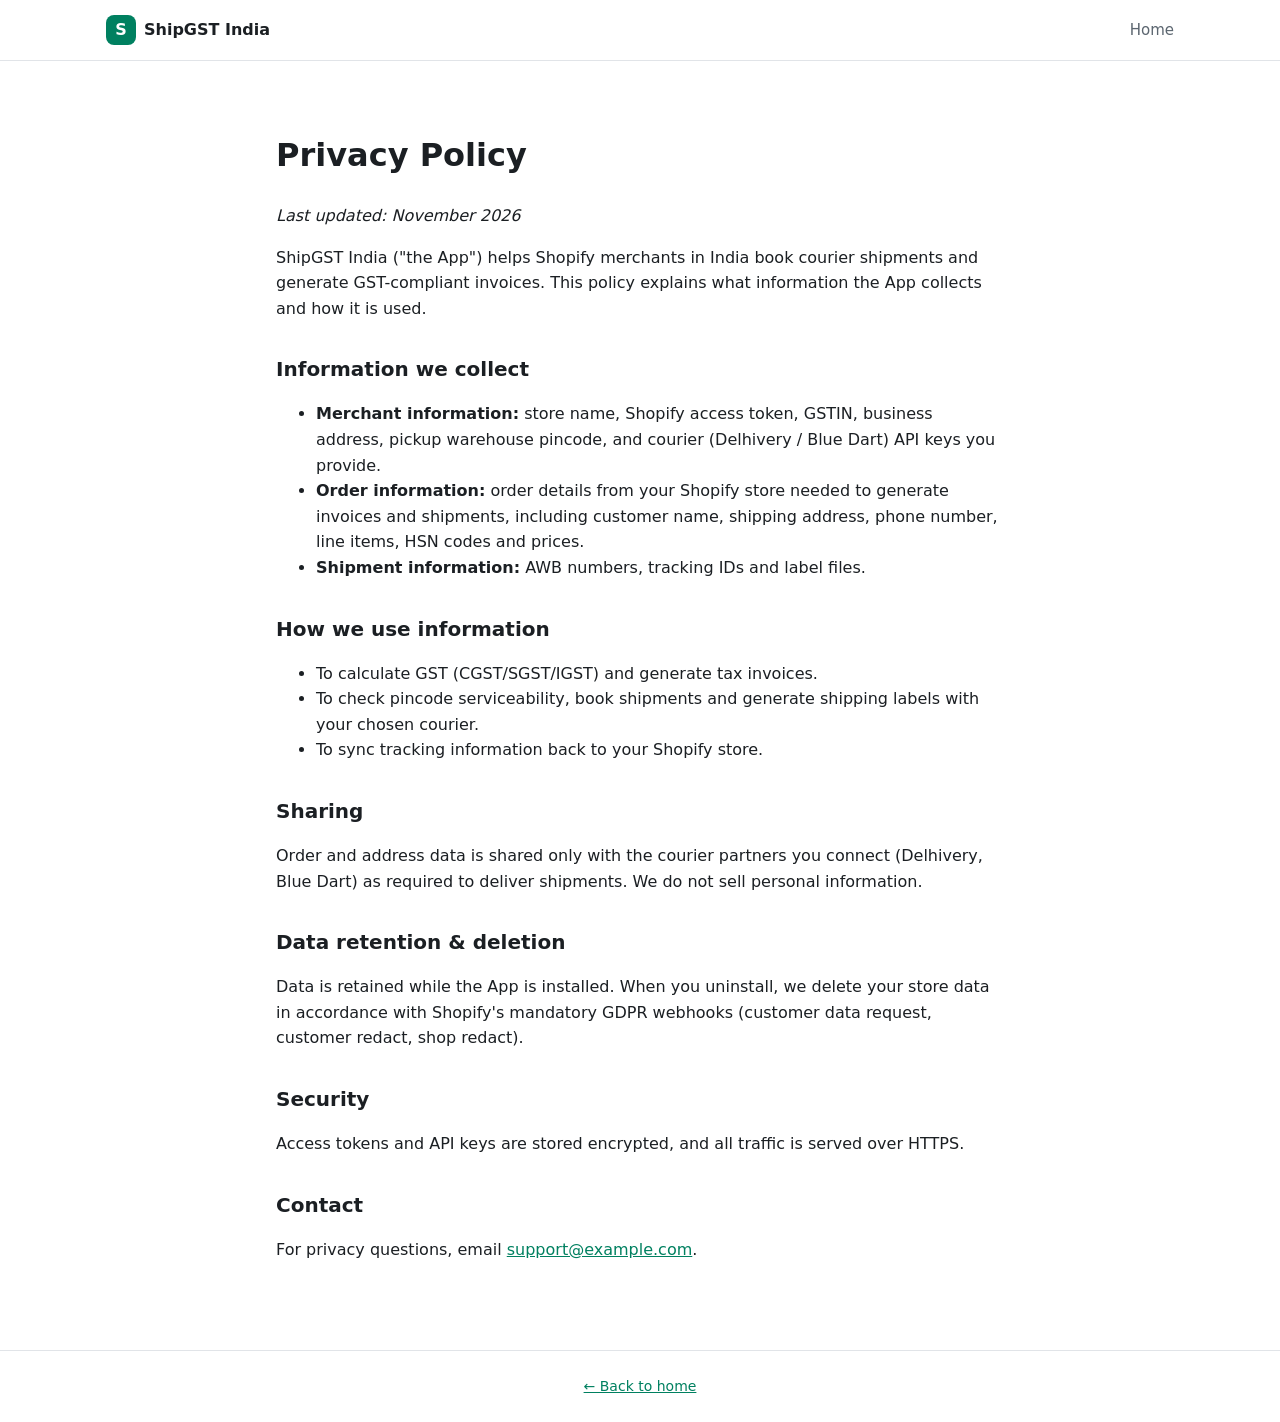
==== privacy.html @ 58b5382d "Add product website for ShipGST India Shopify app Landing page with features, GST engine calculator," ====
<!doctype html>
<html lang="en">
<head>
  <meta charset="utf-8">
  <meta name="viewport" content="width=device-width, initial-scale=1">
  <title>Privacy Policy — ShipGST India</title>
  <link rel="stylesheet" href="styles.css">
</head>
<body>
  <header class="nav">
    <div class="wrap nav-inner">
      <a href="index.html" class="brand"><span class="logo">S</span> ShipGST India</a>
      <nav><a href="index.html">Home</a></nav>
    </div>
  </header>

  <main class="wrap doc">
    <h1>Privacy Policy</h1>
    <p><em>Last updated: November 2026</em></p>
    <p>ShipGST India ("the App") helps Shopify merchants in India book courier shipments and generate GST-compliant invoices. This policy explains what information the App collects and how it is used.</p>

    <h2>Information we collect</h2>
    <ul>
      <li><strong>Merchant information:</strong> store name, Shopify access token, GSTIN, business address, pickup warehouse pincode, and courier (Delhivery / Blue Dart) API keys you provide.</li>
      <li><strong>Order information:</strong> order details from your Shopify store needed to generate invoices and shipments, including customer name, shipping address, phone number, line items, HSN codes and prices.</li>
      <li><strong>Shipment information:</strong> AWB numbers, tracking IDs and label files.</li>
    </ul>

    <h2>How we use information</h2>
    <ul>
      <li>To calculate GST (CGST/SGST/IGST) and generate tax invoices.</li>
      <li>To check pincode serviceability, book shipments and generate shipping labels with your chosen courier.</li>
      <li>To sync tracking information back to your Shopify store.</li>
    </ul>

    <h2>Sharing</h2>
    <p>Order and address data is shared only with the courier partners you connect (Delhivery, Blue Dart) as required to deliver shipments. We do not sell personal information.</p>

    <h2>Data retention &amp; deletion</h2>
    <p>Data is retained while the App is installed. When you uninstall, we delete your store data in accordance with Shopify's mandatory GDPR webhooks (customer data request, customer redact, shop redact).</p>

    <h2>Security</h2>
    <p>Access tokens and API keys are stored encrypted, and all traffic is served over HTTPS.</p>

    <h2>Contact</h2>
    <p>For privacy questions, email <a href="mailto:support@example.com">support@example.com</a>.</p>
  </main>

  <footer class="footer">
    <div class="wrap"><a href="index.html">← Back to home</a></div>
  </footer>
</body>
</html>
---- styles.css ----
:root {
  --bg: #ffffff;
  --bg-alt: #f5f7f6;
  --text: #1b1f23;
  --muted: #5c6670;
  --brand: #008060;
  --brand-dark: #005e46;
  --border: #e1e4e8;
  --radius: 12px;
}
* { box-sizing: border-box; }
html { scroll-behavior: smooth; }
body {
  margin: 0;
  font-family: system-ui, -apple-system, "Segoe UI", Roboto, sans-serif;
  color: var(--text);
  background: var(--bg);
  line-height: 1.6;
}
a { color: var(--brand); }
.wrap { max-width: 1100px; margin: 0 auto; padding: 0 16px; }
.center { text-align: center; }

/* Nav */
.nav { position: sticky; top: 0; background: rgba(255,255,255,.95); border-bottom: 1px solid var(--border); z-index: 10; }
.nav-inner { display: flex; align-items: center; justify-content: space-between; height: 60px; }
.brand { display: flex; align-items: center; gap: 8px; font-weight: 700; color: var(--text); text-decoration: none; }
.logo { width: 30px; height: 30px; border-radius: 8px; background: var(--brand); color: #fff; display: grid; place-items: center; }
.nav nav a { margin-left: 20px; color: var(--muted); text-decoration: none; font-size: 15px; }
.nav nav a:hover { color: var(--brand); }
@media (max-width: 640px) { .nav nav { display: none; } }

/* Hero */
.hero { padding: 80px 0 72px; background: linear-gradient(180deg, #e8f5f0 0%, #fff 100%); text-align: center; }
.pill { display: inline-block; padding: 4px 12px; border-radius: 999px; background: #d3eee4; color: var(--brand-dark); font-size: 13px; font-weight: 600; }
.hero h1 { font-size: clamp(28px, 5vw, 46px); line-height: 1.15; margin: 18px auto 14px; max-width: 820px; }
.lead { font-size: 18px; color: var(--muted); max-width: 680px; margin: 0 auto; }
.cta { margin-top: 28px; display: flex; gap: 12px; justify-content: center; flex-wrap: wrap; }
.btn { display: inline-block; padding: 12px 22px; border-radius: 8px; font-weight: 600; text-decoration: none; border: 1px solid transparent; cursor: pointer; font-size: 15px; }
.btn.primary { background: var(--brand); color: #fff; }
.btn.primary:hover { background: var(--brand-dark); }
.btn.ghost { border-color: var(--border); color: var(--text); background: #fff; }

/* Sections */
.section { padding: 72px 0; }
.section.alt { background: var(--bg-alt); }
h2 { font-size: clamp(24px, 3.5vw, 32px); margin: 0 0 24px; }
h3 { margin: 0 0 8px; font-size: 18px; }
.sub { margin-top: 48px; }
.grid { display: grid; gap: 20px; grid-template-columns: repeat(auto-fit, minmax(260px, 1fr)); }
.card { background: #fff; border: 1px solid var(--border); border-radius: var(--radius); padding: 22px; }
.card p { margin: 0; color: var(--muted); }

/* GST */
.two-col { display: grid; gap: 32px; grid-template-columns: 1fr 1fr; align-items: start; }
@media (max-width: 820px) { .two-col { grid-template-columns: 1fr; } }
.rules { width: 100%; border-collapse: collapse; background: #fff; border-radius: var(--radius); overflow: hidden; border: 1px solid var(--border); }
.rules th, .rules td { text-align: left; padding: 12px 14px; border-bottom: 1px solid var(--border); }
.rules th { background: #eef2f0; font-size: 14px; }
.calc label { display: block; font-size: 14px; color: var(--muted); margin-bottom: 12px; }
.calc input, .calc select { display: block; width: 100%; margin-top: 4px; padding: 9px 10px; border: 1px solid var(--border); border-radius: 8px; font-size: 15px; background: #fff; color: var(--text); }
.result { margin-top: 8px; padding: 14px; border-radius: 8px; background: #e8f5f0; font-size: 15px; }
.result .row { display: flex; justify-content: space-between; }
.result .total { font-weight: 700; border-top: 1px solid #b9dccd; margin-top: 6px; padding-top: 6px; }

/* Flow */
.flow { list-style: none; padding: 0; margin: 0; display: grid; gap: 16px; grid-template-columns: repeat(auto-fit, minmax(160px, 1fr)); counter-reset: step; }
.flow li { background: #fff; border: 1px solid var(--border); border-radius: var(--radius); padding: 18px; counter-increment: step; }
.flow li::before { content: counter(step); display: grid; place-items: center; width: 28px; height: 28px; border-radius: 50%; background: var(--brand); color: #fff; font-weight: 700; font-size: 14px; margin-bottom: 10px; }
.flow strong { display: block; }
.flow span { color: var(--muted); font-size: 14px; }

/* Architecture */
.arch { display: flex; align-items: center; gap: 12px; flex-wrap: wrap; justify-content: center; }
.arch .box { background: #fff; border: 1px solid var(--border); border-left: 4px solid var(--brand); border-radius: 8px; padding: 12px 16px; min-width: 200px; max-width: 320px; }
.arch .box small { display: block; color: var(--muted); }
.arch .stack { display: flex; flex-direction: column; gap: 10px; }
.arrow { font-size: 24px; color: var(--brand); }
@media (max-width: 820px) { .arch { flex-direction: column; } .arrow { transform: rotate(90deg); } }

/* Couriers / waitlist */
.couriers { display: flex; gap: 20px; justify-content: center; flex-wrap: wrap; }
.couriers .card { min-width: 240px; }
.waitlist { display: flex; gap: 10px; justify-content: center; flex-wrap: wrap; margin-top: 16px; }
.waitlist input { padding: 12px 14px; border: 1px solid var(--border); border-radius: 8px; font-size: 15px; width: 300px; max-width: 100%; }
.note { color: var(--brand-dark); min-height: 1.6em; }

/* Footer */
.footer { padding: 24px 0; border-top: 1px solid var(--border); color: var(--muted); font-size: 14px; text-align: center; }

/* Privacy page */
.doc { max-width: 760px; padding: 48px 16px 72px; }
.doc h1 { font-size: 32px; }
.doc h2 { font-size: 20px; margin: 32px 0 8px; }
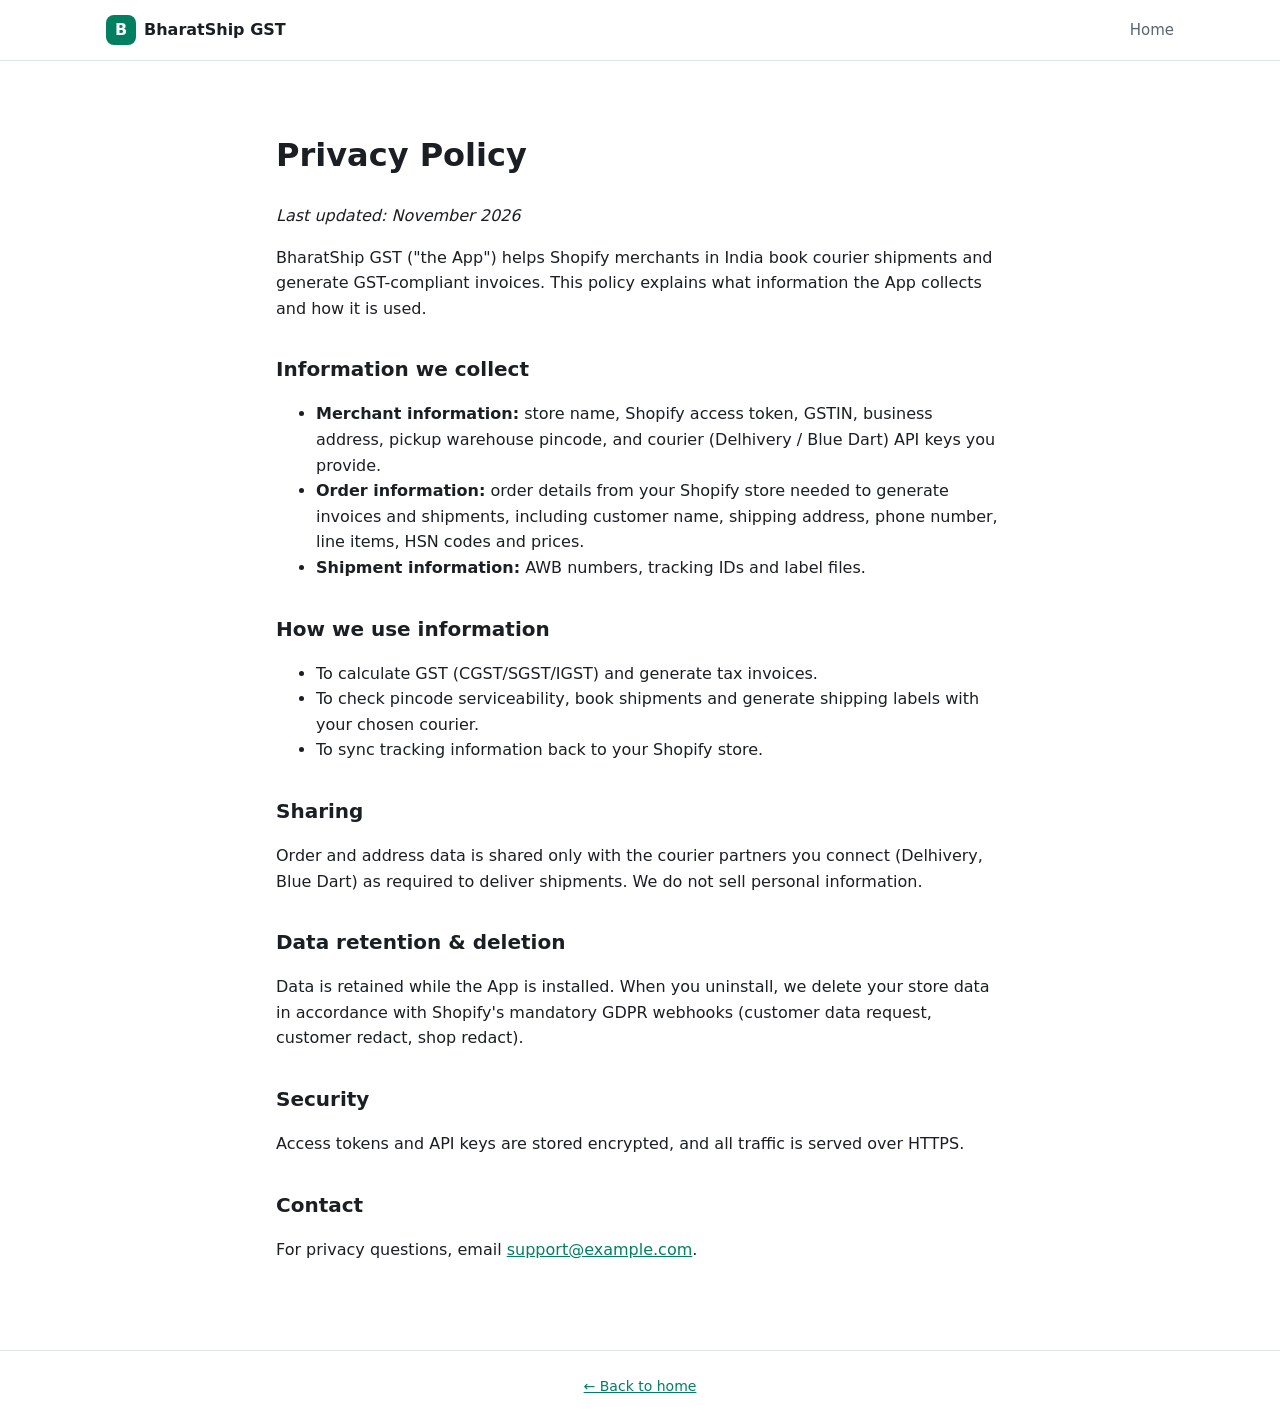
==== commit 46f5a517: "Rename app to BharatShip GST Co-Authored-By: Claude Opus 5.5 <noreply@anthropic.com>" ====
--- a/privacy.html
+++ b/privacy.html
@@ -3,13 +3,13 @@
 <head>
   <meta charset="utf-8">
   <meta name="viewport" content="width=device-width, initial-scale=1">
-  <title>Privacy Policy — ShipGST India</title>
+  <title>Privacy Policy — BharatShip GST</title>
   <link rel="stylesheet" href="styles.css">
 </head>
 <body>
   <header class="nav">
     <div class="wrap nav-inner">
-      <a href="index.html" class="brand"><span class="logo">S</span> ShipGST India</a>
+      <a href="index.html" class="brand"><span class="logo">B</span> BharatShip GST</a>
       <nav><a href="index.html">Home</a></nav>
     </div>
   </header>
@@ -17,7 +17,7 @@
   <main class="wrap doc">
     <h1>Privacy Policy</h1>
     <p><em>Last updated: November 2026</em></p>
-    <p>ShipGST India ("the App") helps Shopify merchants in India book courier shipments and generate GST-compliant invoices. This policy explains what information the App collects and how it is used.</p>
+    <p>BharatShip GST ("the App") helps Shopify merchants in India book courier shipments and generate GST-compliant invoices. This policy explains what information the App collects and how it is used.</p>
 
     <h2>Information we collect</h2>
     <ul>
